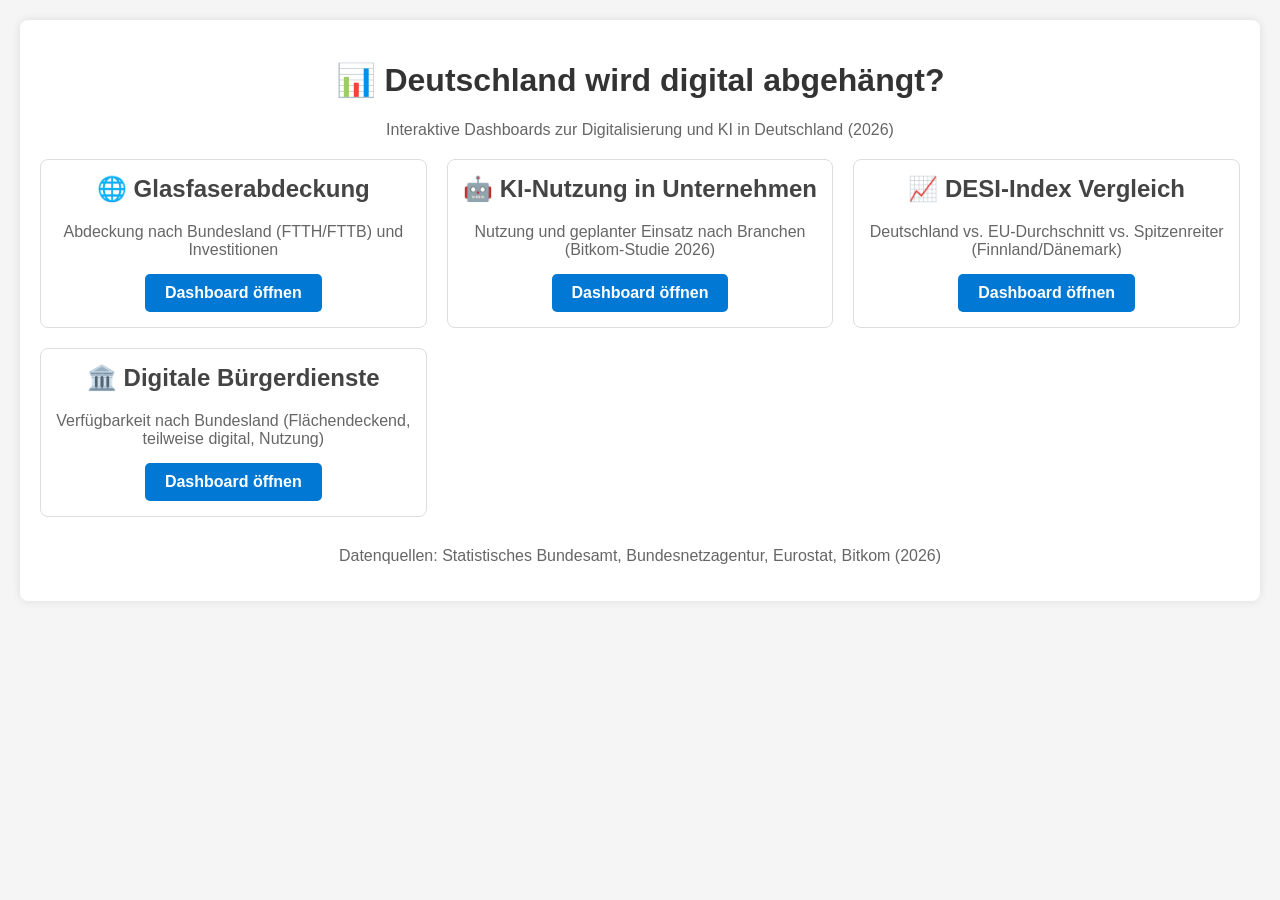
==== index.html @ 2b4f1701 "Add all HTML dashboards for GitHub Pages" ====
<!DOCTYPE html>
<html>
<head>
    <meta charset="utf-8">
    <title>Deutschland wird digital abgehängt? - Dashboard</title>
    <style>
        body {
            font-family: Arial, sans-serif;
            margin: 0;
            padding: 20px;
            background-color: #f5f5f5;
        }
        h1 {
            color: #333;
            text-align: center;
        }
        .container {
            max-width: 1200px;
            margin: 0 auto;
            background: white;
            padding: 20px;
            border-radius: 8px;
            box-shadow: 0 0 10px rgba(0,0,0,0.1);
        }
        .dashboard-grid {
            display: grid;
            grid-template-columns: repeat(auto-fit, minmax(300px, 1fr));
            gap: 20px;
            margin-top: 20px;
        }
        .dashboard-card {
            background: white;
            border: 1px solid #ddd;
            border-radius: 8px;
            padding: 15px;
            text-align: center;
            transition: transform 0.2s;
        }
        .dashboard-card:hover {
            transform: translateY(-5px);
            box-shadow: 0 5px 15px rgba(0,0,0,0.1);
        }
        .dashboard-card h2 {
            margin-top: 0;
            color: #444;
        }
        .dashboard-card p {
            color: #666;
            margin-bottom: 15px;
        }
        .dashboard-card a {
            display: inline-block;
            background: #0078d4;
            color: white;
            padding: 10px 20px;
            text-decoration: none;
            border-radius: 5px;
            font-weight: bold;
        }
        .dashboard-card a:hover {
            background: #005a9e;
        }
        footer {
            text-align: center;
            margin-top: 30px;
            color: #666;
        }
    </style>
</head>
<body>
    <div class="container">
        <h1>📊 Deutschland wird digital abgehängt?</h1>
        <p style="text-align: center; color: #666;">Interaktive Dashboards zur Digitalisierung und KI in Deutschland (2026)</p>
        
        <div class="dashboard-grid">
            <div class="dashboard-card">
                <h2>🌐 Glasfaserabdeckung</h2>
                <p>Abdeckung nach Bundesland (FTTH/FTTB) und Investitionen</p>
                <a href="dashboards/glasfaser_karte.html">Dashboard öffnen</a>
            </div>
            
            <div class="dashboard-card">
                <h2>🤖 KI-Nutzung in Unternehmen</h2>
                <p>Nutzung und geplanter Einsatz nach Branchen (Bitkom-Studie 2026)</p>
                <a href="dashboards/ki_nutzung.html">Dashboard öffnen</a>
            </div>
            
            <div class="dashboard-card">
                <h2>📈 DESI-Index Vergleich</h2>
                <p>Deutschland vs. EU-Durchschnitt vs. Spitzenreiter (Finnland/Dänemark)</p>
                <a href="dashboards/desi_index.html">Dashboard öffnen</a>
            </div>
            
            <div class="dashboard-card">
                <h2>🏛️ Digitale Bürgerdienste</h2>
                <p>Verfügbarkeit nach Bundesland (Flächendeckend, teilweise digital, Nutzung)</p>
                <a href="dashboards/digitale_buergerdienste.html">Dashboard öffnen</a>
            </div>
        </div>
        
        <footer>
            <p>Datenquellen: Statistisches Bundesamt, Bundesnetzagentur, Eurostat, Bitkom (2026)</p>
        </footer>
    </div>
</body>
</html>
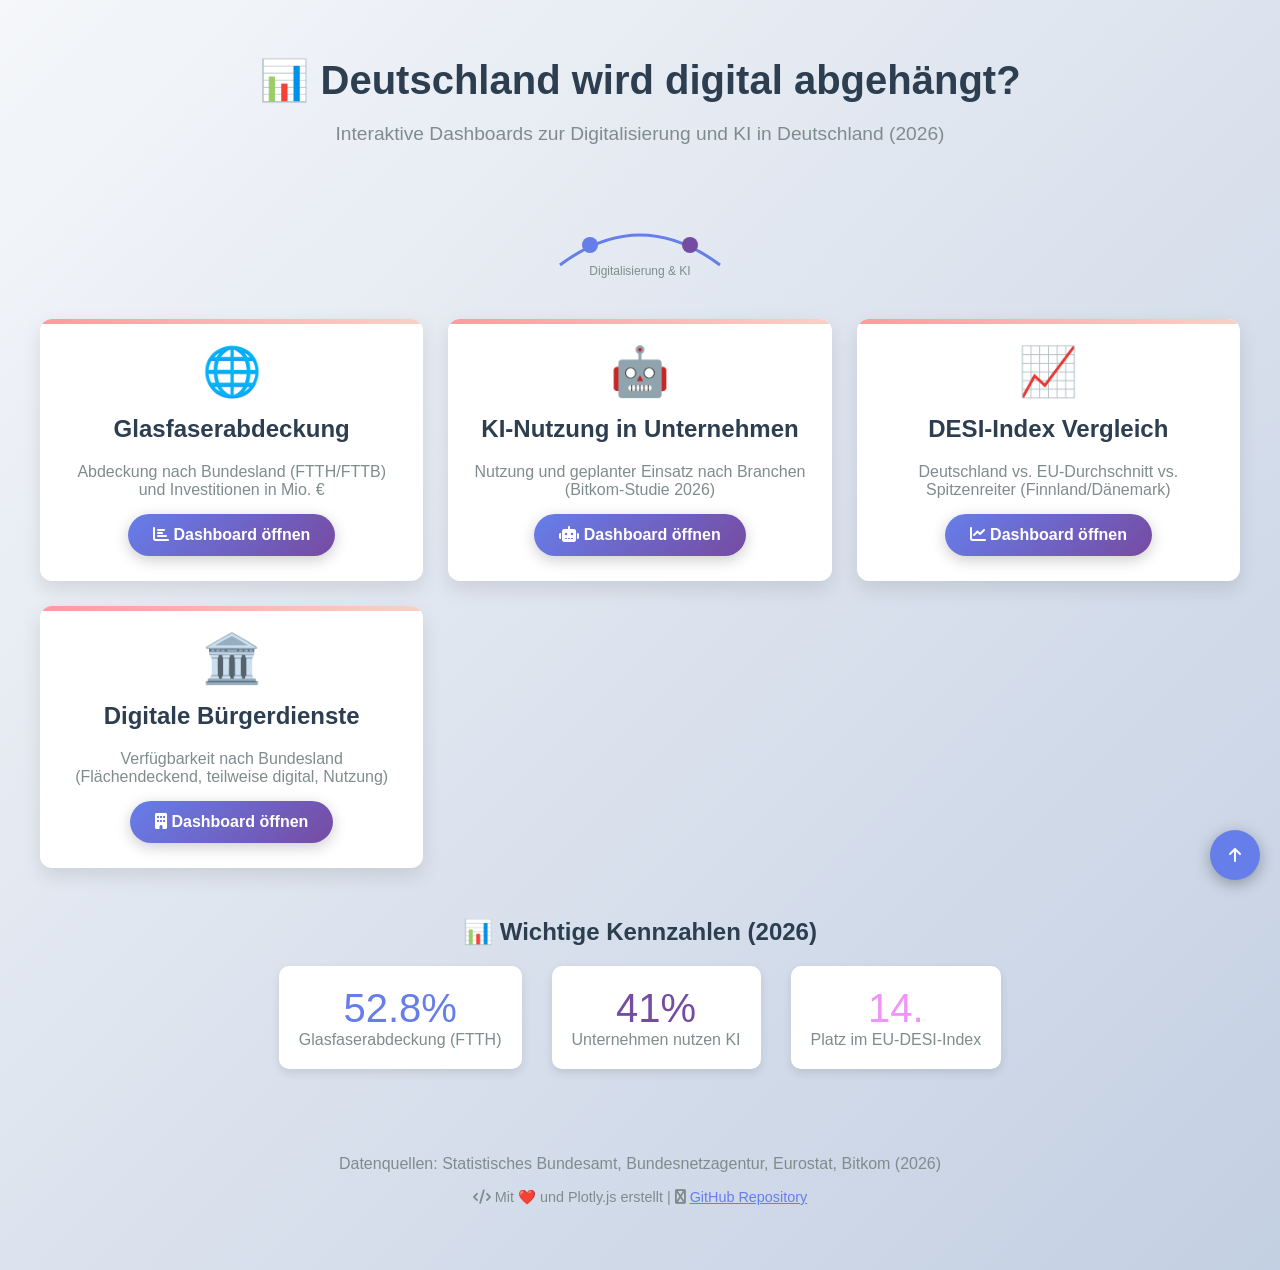
==== commit 81bac0f8: "Update index.html with animations, icons, and statistics" ====
--- a/index.html
+++ b/index.html
@@ -1,106 +1,98 @@
 <!DOCTYPE html>
-<html>
+<html lang="de">
 <head>
     <meta charset="utf-8">
+    <meta name="viewport" content="width=device-width, initial-scale=1.0">
     <title>Deutschland wird digital abgehängt? - Dashboard</title>
-    <style>
-        body {
-            font-family: Arial, sans-serif;
-            margin: 0;
-            padding: 20px;
-            background-color: #f5f5f5;
-        }
-        h1 {
-            color: #333;
-            text-align: center;
-        }
-        .container {
-            max-width: 1200px;
-            margin: 0 auto;
-            background: white;
-            padding: 20px;
-            border-radius: 8px;
-            box-shadow: 0 0 10px rgba(0,0,0,0.1);
-        }
-        .dashboard-grid {
-            display: grid;
-            grid-template-columns: repeat(auto-fit, minmax(300px, 1fr));
-            gap: 20px;
-            margin-top: 20px;
-        }
-        .dashboard-card {
-            background: white;
-            border: 1px solid #ddd;
-            border-radius: 8px;
-            padding: 15px;
-            text-align: center;
-            transition: transform 0.2s;
-        }
-        .dashboard-card:hover {
-            transform: translateY(-5px);
-            box-shadow: 0 5px 15px rgba(0,0,0,0.1);
-        }
-        .dashboard-card h2 {
-            margin-top: 0;
-            color: #444;
-        }
-        .dashboard-card p {
-            color: #666;
-            margin-bottom: 15px;
-        }
-        .dashboard-card a {
-            display: inline-block;
-            background: #0078d4;
-            color: white;
-            padding: 10px 20px;
-            text-decoration: none;
-            border-radius: 5px;
-            font-weight: bold;
-        }
-        .dashboard-card a:hover {
-            background: #005a9e;
-        }
-        footer {
-            text-align: center;
-            margin-top: 30px;
-            color: #666;
-        }
-    </style>
+    <link rel="stylesheet" href="dashboards/style.css">
+    <link rel="stylesheet" href="https://cdnjs.cloudflare.com/ajax/libs/font-awesome/6.4.0/css/all.min.css">
 </head>
 <body>
     <div class="container">
         <h1>📊 Deutschland wird digital abgehängt?</h1>
-        <p style="text-align: center; color: #666;">Interaktive Dashboards zur Digitalisierung und KI in Deutschland (2026)</p>
+        <p class="subtitle">Interaktive Dashboards zur Digitalisierung und KI in Deutschland (2026)</p>
+        
+        <!-- Animated SVG Header -->
+        <div style="text-align: center; margin: 20px 0;">
+            <svg width="200" height="100" viewBox="0 0 200 100" style="animation: fadeIn 2s ease-out;">
+                <path d="M20,80 Q100,20 180,80" stroke="#667eea" stroke-width="3" fill="none" />
+                <circle cx="50" cy="60" r="8" fill="#667eea" />
+                <circle cx="150" cy="60" r="8" fill="#764ba2" />
+                <text x="100" y="90" text-anchor="middle" fill="#7f8c8d" font-size="12">Digitalisierung & KI</text>
+            </svg>
+        </div>
         
         <div class="dashboard-grid">
             <div class="dashboard-card">
-                <h2>🌐 Glasfaserabdeckung</h2>
-                <p>Abdeckung nach Bundesland (FTTH/FTTB) und Investitionen</p>
-                <a href="dashboards/glasfaser_karte.html">Dashboard öffnen</a>
+                <div class="icon">🌐</div>
+                <h2>Glasfaserabdeckung</h2>
+                <p>Abdeckung nach Bundesland (FTTH/FTTB) und Investitionen in Mio. €</p>
+                <a href="dashboards/glasfaser_karte.html">
+                    <i class="fas fa-chart-bar"></i> Dashboard öffnen
+                </a>
             </div>
             
             <div class="dashboard-card">
-                <h2>🤖 KI-Nutzung in Unternehmen</h2>
+                <div class="icon">🤖</div>
+                <h2>KI-Nutzung in Unternehmen</h2>
                 <p>Nutzung und geplanter Einsatz nach Branchen (Bitkom-Studie 2026)</p>
-                <a href="dashboards/ki_nutzung.html">Dashboard öffnen</a>
+                <a href="dashboards/ki_nutzung.html">
+                    <i class="fas fa-robot"></i> Dashboard öffnen
+                </a>
             </div>
             
             <div class="dashboard-card">
-                <h2>📈 DESI-Index Vergleich</h2>
+                <div class="icon">📈</div>
+                <h2>DESI-Index Vergleich</h2>
                 <p>Deutschland vs. EU-Durchschnitt vs. Spitzenreiter (Finnland/Dänemark)</p>
-                <a href="dashboards/desi_index.html">Dashboard öffnen</a>
+                <a href="dashboards/desi_index.html">
+                    <i class="fas fa-chart-line"></i> Dashboard öffnen
+                </a>
             </div>
             
             <div class="dashboard-card">
-                <h2>🏛️ Digitale Bürgerdienste</h2>
+                <div class="icon">🏛️</div>
+                <h2>Digitale Bürgerdienste</h2>
                 <p>Verfügbarkeit nach Bundesland (Flächendeckend, teilweise digital, Nutzung)</p>
-                <a href="dashboards/digitale_buergerdienste.html">Dashboard öffnen</a>
+                <a href="dashboards/digitale_buergerdienste.html">
+                    <i class="fas fa-building"></i> Dashboard öffnen
+                </a>
+            </div>
+        </div>
+        
+        <!-- Animated Statistics Section -->
+        <div style="margin-top: 50px; text-align: center; animation: fadeIn 3s ease-out;">
+            <h2 style="color: #2c3e50;">📊 Wichtige Kennzahlen (2026)</h2>
+            <div style="display: flex; justify-content: center; gap: 30px; flex-wrap: wrap; margin-top: 20px;">
+                <div style="background: white; padding: 20px; border-radius: 10px; box-shadow: 0 4px 10px rgba(0,0,0,0.1); animation: pulse 2s infinite;">
+                    <div style="font-size: 2.5em; color: #667eea;">52.8%</div>
+                    <div style="color: #7f8c8d;">Glasfaserabdeckung (FTTH)</div>
+                </div>
+                <div style="background: white; padding: 20px; border-radius: 10px; box-shadow: 0 4px 10px rgba(0,0,0,0.1); animation: pulse 2.5s infinite;">
+                    <div style="font-size: 2.5em; color: #764ba2;">41%</div>
+                    <div style="color: #7f8c8d;">Unternehmen nutzen KI</div>
+                </div>
+                <div style="background: white; padding: 20px; border-radius: 10px; box-shadow: 0 4px 10px rgba(0,0,0,0.1); animation: pulse 3s infinite;">
+                    <div style="font-size: 2.5em; color: #f093fb;">14.</div>
+                    <div style="color: #7f8c8d;">Platz im EU-DESI-Index</div>
+                </div>
             </div>
         </div>
         
         <footer>
             <p>Datenquellen: Statistisches Bundesamt, Bundesnetzagentur, Eurostat, Bitkom (2026)</p>
+            <p style="margin-top: 10px; font-size: 0.9em;">
+                <i class="fas fa-code"></i> Mit ❤️ und Plotly.js erstellt | 
+                <i class="fas fa-github"></i> <a href="https://github.com/rintuchowdory/deutschland-digital-projekt" style="color: #667eea;">GitHub Repository</a>
+            </p>
         </footer>
+    </div>
+    
+    <!-- Floating Animation Elements -->
+    <div style="position: fixed; bottom: 20px; right: 20px; z-index: 1000;">
+        <div style="width: 50px; height: 50px; background: #667eea; border-radius: 50%; display: flex; justify-content: center; align-items: center; box-shadow: 0 4px 15px rgba(0,0,0,0.3); animation: float 3s ease-in-out infinite;">
+            <i class="fas fa-arrow-up" style="color: white;"></i>
+        </div>
     </div>
 </body>
 </html>
--- a/dashboards/style.css
+++ b/dashboards/style.css
@@ -0,0 +1,213 @@
+/* Animations */
+@keyframes fadeIn {
+    from { opacity: 0; transform: translateY(20px); }
+    to { opacity: 1; transform: translateY(0); }
+}
+
+@keyframes pulse {
+    0% { transform: scale(1); }
+    50% { transform: scale(1.05); }
+    100% { transform: scale(1); }
+}
+
+@keyframes float {
+    0% { transform: translateY(0px); }
+    50% { transform: translateY(-10px); }
+    100% { transform: translateY(0px); }
+}
+
+/* General Styling */
+body {
+    font-family: 'Segoe UI', Tahoma, Geneva, Verdana, sans-serif;
+    margin: 0;
+    padding: 0;
+    background: linear-gradient(135deg, #f5f7fa 0%, #c3cfe2 100%);
+    color: #333;
+    overflow-x: hidden;
+}
+
+.container {
+    max-width: 1200px;
+    margin: 0 auto;
+    padding: 30px;
+    animation: fadeIn 1s ease-out;
+}
+
+/* Header */
+h1 {
+    color: #2c3e50;
+    text-align: center;
+    margin-bottom: 10px;
+    font-size: 2.5em;
+    animation: fadeIn 1.5s ease-out;
+}
+
+.subtitle {
+    text-align: center;
+    color: #7f8c8d;
+    font-size: 1.2em;
+    margin-bottom: 40px;
+    animation: fadeIn 2s ease-out;
+}
+
+/* Dashboard Grid */
+.dashboard-grid {
+    display: grid;
+    grid-template-columns: repeat(auto-fit, minmax(300px, 1fr));
+    gap: 25px;
+    margin-top: 30px;
+}
+
+/* Dashboard Cards */
+.dashboard-card {
+    background: white;
+    border-radius: 12px;
+    padding: 25px;
+    text-align: center;
+    box-shadow: 0 8px 20px rgba(0, 0, 0, 0.1);
+    transition: all 0.3s ease;
+    animation: fadeIn 2.5s ease-out;
+    border: none;
+    position: relative;
+    overflow: hidden;
+}
+
+.dashboard-card::before {
+    content: '';
+    position: absolute;
+    top: 0;
+    left: 0;
+    width: 100%;
+    height: 5px;
+    background: linear-gradient(90deg, #ff9a9e 0%, #fad0c4 99%);
+}
+
+.dashboard-card:hover {
+    transform: translateY(-10px) scale(1.02);
+    box-shadow: 0 12px 25px rgba(0, 0, 0, 0.15);
+    animation: pulse 1s ease-in-out;
+}
+
+.dashboard-card h2 {
+    margin-top: 0;
+    color: #2c3e50;
+    font-size: 1.5em;
+}
+
+.dashboard-card p {
+    color: #7f8c8d;
+    margin: 15px 0;
+    font-size: 1em;
+}
+
+.dashboard-card a {
+    display: inline-block;
+    background: linear-gradient(135deg, #667eea 0%, #764ba2 100%);
+    color: white;
+    padding: 12px 25px;
+    text-decoration: none;
+    border-radius: 30px;
+    font-weight: bold;
+    transition: all 0.3s ease;
+    box-shadow: 0 4px 15px rgba(0, 0, 0, 0.2);
+}
+
+.dashboard-card a:hover {
+    background: linear-gradient(135deg, #764ba2 0%, #667eea 100%);
+    transform: translateY(-2px);
+    box-shadow: 0 6px 20px rgba(0, 0, 0, 0.3);
+}
+
+/* Icons */
+.icon {
+    font-size: 3em;
+    margin-bottom: 15px;
+    animation: float 3s ease-in-out infinite;
+}
+
+/* Footer */
+footer {
+    text-align: center;
+    margin-top: 50px;
+    color: #7f8c8d;
+    padding: 20px;
+    animation: fadeIn 3s ease-out;
+}
+
+/* Responsive */
+@media (max-width: 768px) {
+    .dashboard-grid {
+        grid-template-columns: 1fr;
+    }
+    
+    h1 {
+        font-size: 2em;
+    }
+    
+    .subtitle {
+        font-size: 1em;
+    }
+}
+
+/* Loading Animation */
+.loading {
+    display: inline-block;
+    width: 20px;
+    height: 20px;
+    border: 3px solid rgba(255,255,255,.3);
+    border-radius: 50%;
+    border-top-color: #fff;
+    animation: spin 1s ease-in-out infinite;
+}
+
+@keyframes spin {
+    to { transform: rotate(360deg); }
+}
+
+/* Tooltip */
+.tooltip {
+    position: relative;
+    display: inline-block;
+}
+
+.tooltip .tooltiptext {
+    visibility: hidden;
+    width: 200px;
+    background-color: #555;
+    color: #fff;
+    text-align: center;
+    border-radius: 6px;
+    padding: 8px;
+    position: absolute;
+    z-index: 1;
+    bottom: 125%;
+    left: 50%;
+    margin-left: -100px;
+    opacity: 0;
+    transition: opacity 0.3s;
+}
+
+.tooltip:hover .tooltiptext {
+    visibility: visible;
+    opacity: 1;
+}
+
+/* Background Animation */
+body::after {
+    content: '';
+    position: fixed;
+    top: 0;
+    left: 0;
+    width: 100%;
+    height: 100%;
+    background: url('data:image/svg+xml;utf8,<svg xmlns="http://www.w3.org/2000/svg" width="100" height="100" viewBox="0 0 100 100"><circle cx="50" cy="50" r="1" fill="%23667eea" opacity="0.1"/></svg>');
+    background-size: 20px 20px;
+    pointer-events: none;
+    z-index: -1;
+    animation: bgMove 20s linear infinite;
+}
+
+@keyframes bgMove {
+    from { background-position: 0 0; }
+    to { background-position: 20px 20px; }
+}
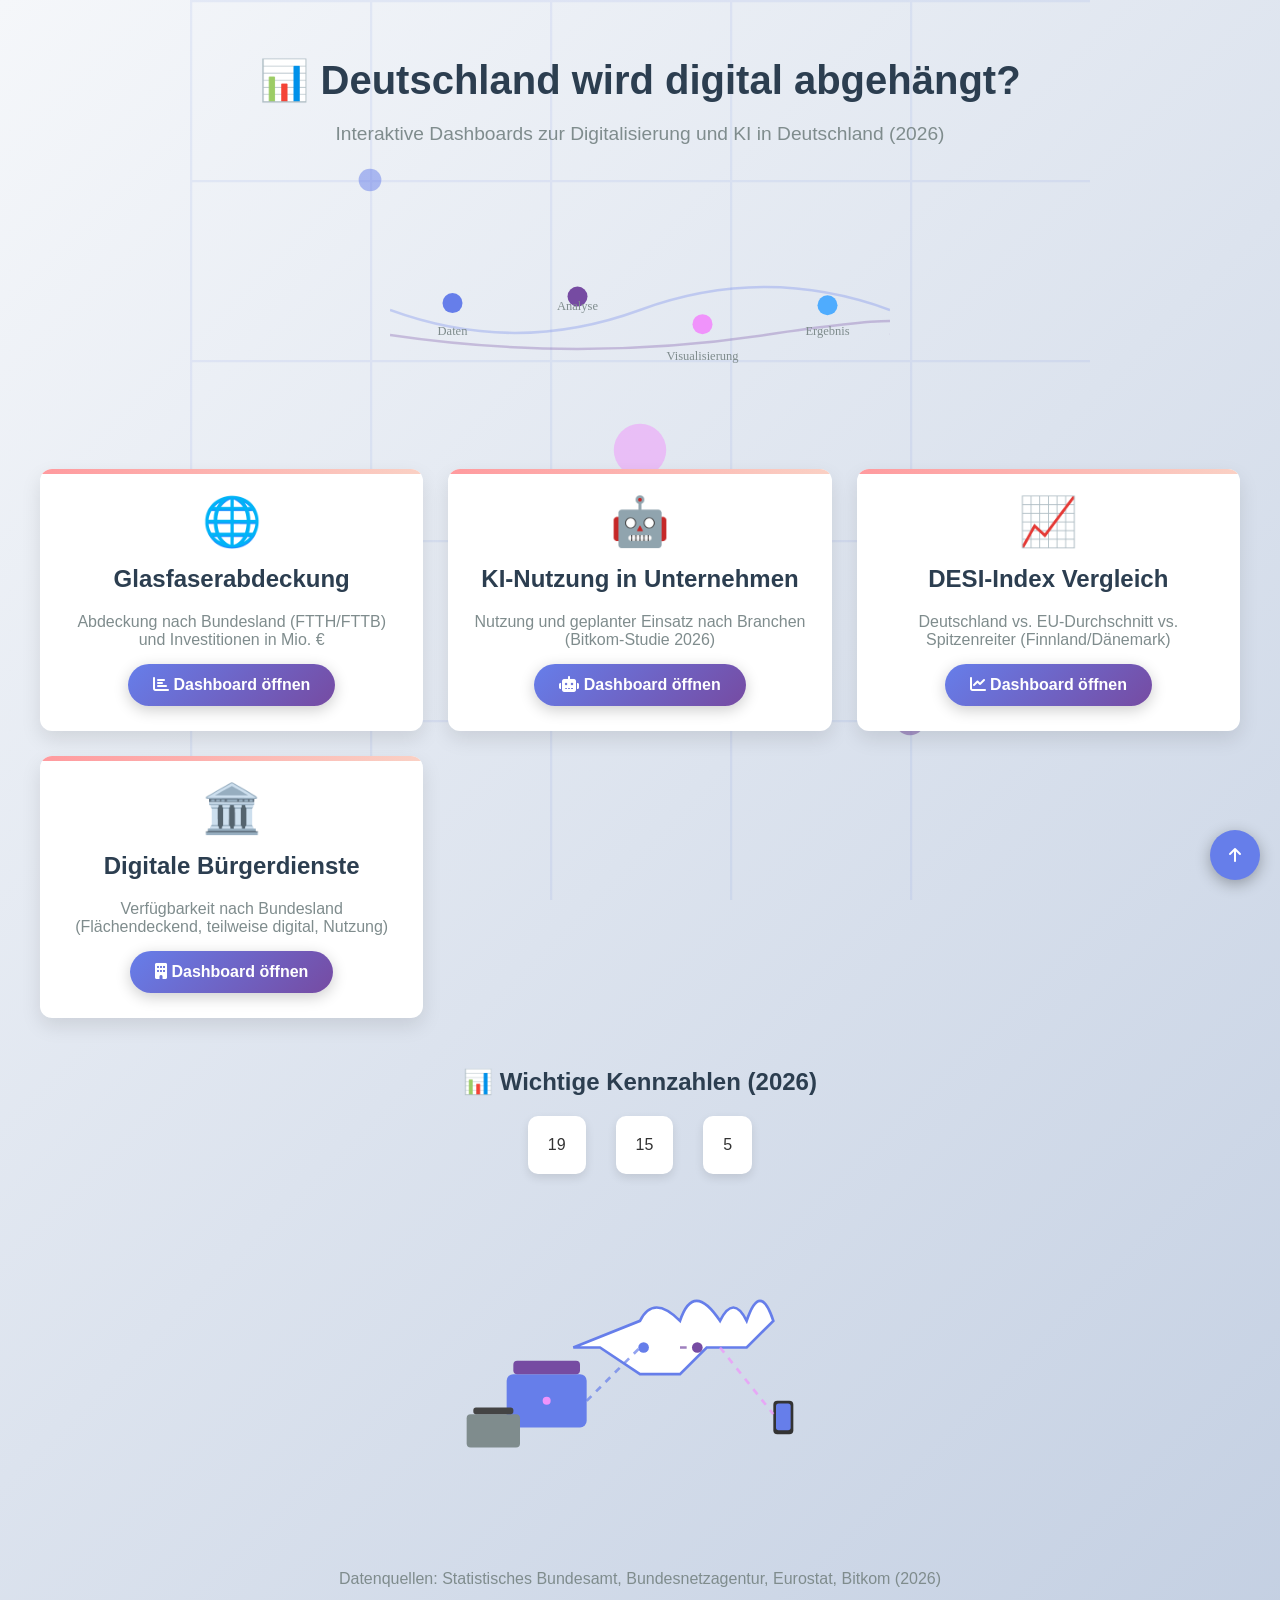
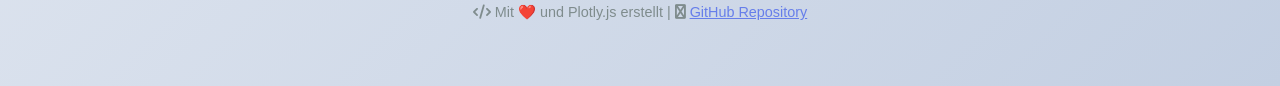
==== commit 8a04b02c: "Final update: Add all animations, SVGs, and interactivity to index.html" ====
--- a/index.html
+++ b/index.html
@@ -6,20 +6,21 @@
     <title>Deutschland wird digital abgehängt? - Dashboard</title>
     <link rel="stylesheet" href="dashboards/style.css">
     <link rel="stylesheet" href="https://cdnjs.cloudflare.com/ajax/libs/font-awesome/6.4.0/css/all.min.css">
+    <script src="dashboards/script.js" defer></script>
 </head>
 <body>
+    <!-- Animated Background Pattern -->
+    <div style="position: fixed; top: 0; left: 0; width: 100%; height: 100%; z-index: -2; pointer-events: none;">
+        <object type="image/svg+xml" data="dashboards/background-pattern.svg" style="width: 100%; height: 100%;"></object>
+    </div>
+    
     <div class="container">
         <h1>📊 Deutschland wird digital abgehängt?</h1>
         <p class="subtitle">Interaktive Dashboards zur Digitalisierung und KI in Deutschland (2026)</p>
         
         <!-- Animated SVG Header -->
         <div style="text-align: center; margin: 20px 0;">
-            <svg width="200" height="100" viewBox="0 0 200 100" style="animation: fadeIn 2s ease-out;">
-                <path d="M20,80 Q100,20 180,80" stroke="#667eea" stroke-width="3" fill="none" />
-                <circle cx="50" cy="60" r="8" fill="#667eea" />
-                <circle cx="150" cy="60" r="8" fill="#764ba2" />
-                <text x="100" y="90" text-anchor="middle" fill="#7f8c8d" font-size="12">Digitalisierung & KI</text>
-            </svg>
+            <object type="image/svg+xml" data="dashboards/data-flow.svg" style="width: 100%; max-width: 500px; animation: fadeIn 2s ease-out;"></object>
         </div>
         
         <div class="dashboard-grid">
@@ -64,19 +65,24 @@
         <div style="margin-top: 50px; text-align: center; animation: fadeIn 3s ease-out;">
             <h2 style="color: #2c3e50;">📊 Wichtige Kennzahlen (2026)</h2>
             <div style="display: flex; justify-content: center; gap: 30px; flex-wrap: wrap; margin-top: 20px;">
-                <div style="background: white; padding: 20px; border-radius: 10px; box-shadow: 0 4px 10px rgba(0,0,0,0.1); animation: pulse 2s infinite;">
-                    <div style="font-size: 2.5em; color: #667eea;">52.8%</div>
+                <div class="stat-card" data-value="52.8" style="background: white; padding: 20px; border-radius: 10px; box-shadow: 0 4px 10px rgba(0,0,0,0.1);">
+                    <div style="font-size: 2.5em; color: #667eea;">0%</div>
                     <div style="color: #7f8c8d;">Glasfaserabdeckung (FTTH)</div>
                 </div>
-                <div style="background: white; padding: 20px; border-radius: 10px; box-shadow: 0 4px 10px rgba(0,0,0,0.1); animation: pulse 2.5s infinite;">
-                    <div style="font-size: 2.5em; color: #764ba2;">41%</div>
+                <div class="stat-card" data-value="41" style="background: white; padding: 20px; border-radius: 10px; box-shadow: 0 4px 10px rgba(0,0,0,0.1);">
+                    <div style="font-size: 2.5em; color: #764ba2;">0%</div>
                     <div style="color: #7f8c8d;">Unternehmen nutzen KI</div>
                 </div>
-                <div style="background: white; padding: 20px; border-radius: 10px; box-shadow: 0 4px 10px rgba(0,0,0,0.1); animation: pulse 3s infinite;">
-                    <div style="font-size: 2.5em; color: #f093fb;">14.</div>
+                <div class="stat-card" data-value="14" style="background: white; padding: 20px; border-radius: 10px; box-shadow: 0 4px 10px rgba(0,0,0,0.1);">
+                    <div style="font-size: 2.5em; color: #f093fb;">0.</div>
                     <div style="color: #7f8c8d;">Platz im EU-DESI-Index</div>
                 </div>
             </div>
+        </div>
+        
+        <!-- Tech Illustration -->
+        <div style="text-align: center; margin: 40px 0; animation: fadeIn 3.5s ease-out;">
+            <object type="image/svg+xml" data="dashboards/tech-illustration.svg" style="width: 100%; max-width: 400px;"></object>
         </div>
         
         <footer>
@@ -94,5 +100,10 @@
             <i class="fas fa-arrow-up" style="color: white;"></i>
         </div>
     </div>
+    
+    <!-- Loading Animation (hidden by default) -->
+    <div id="loading" style="display: none; position: fixed; top: 50%; left: 50%; transform: translate(-50%, -50%); z-index: 10000;">
+        <object type="image/svg+xml" data="dashboards/loading.svg" style="width: 100px; height: 100px;"></object>
+    </div>
 </body>
 </html>
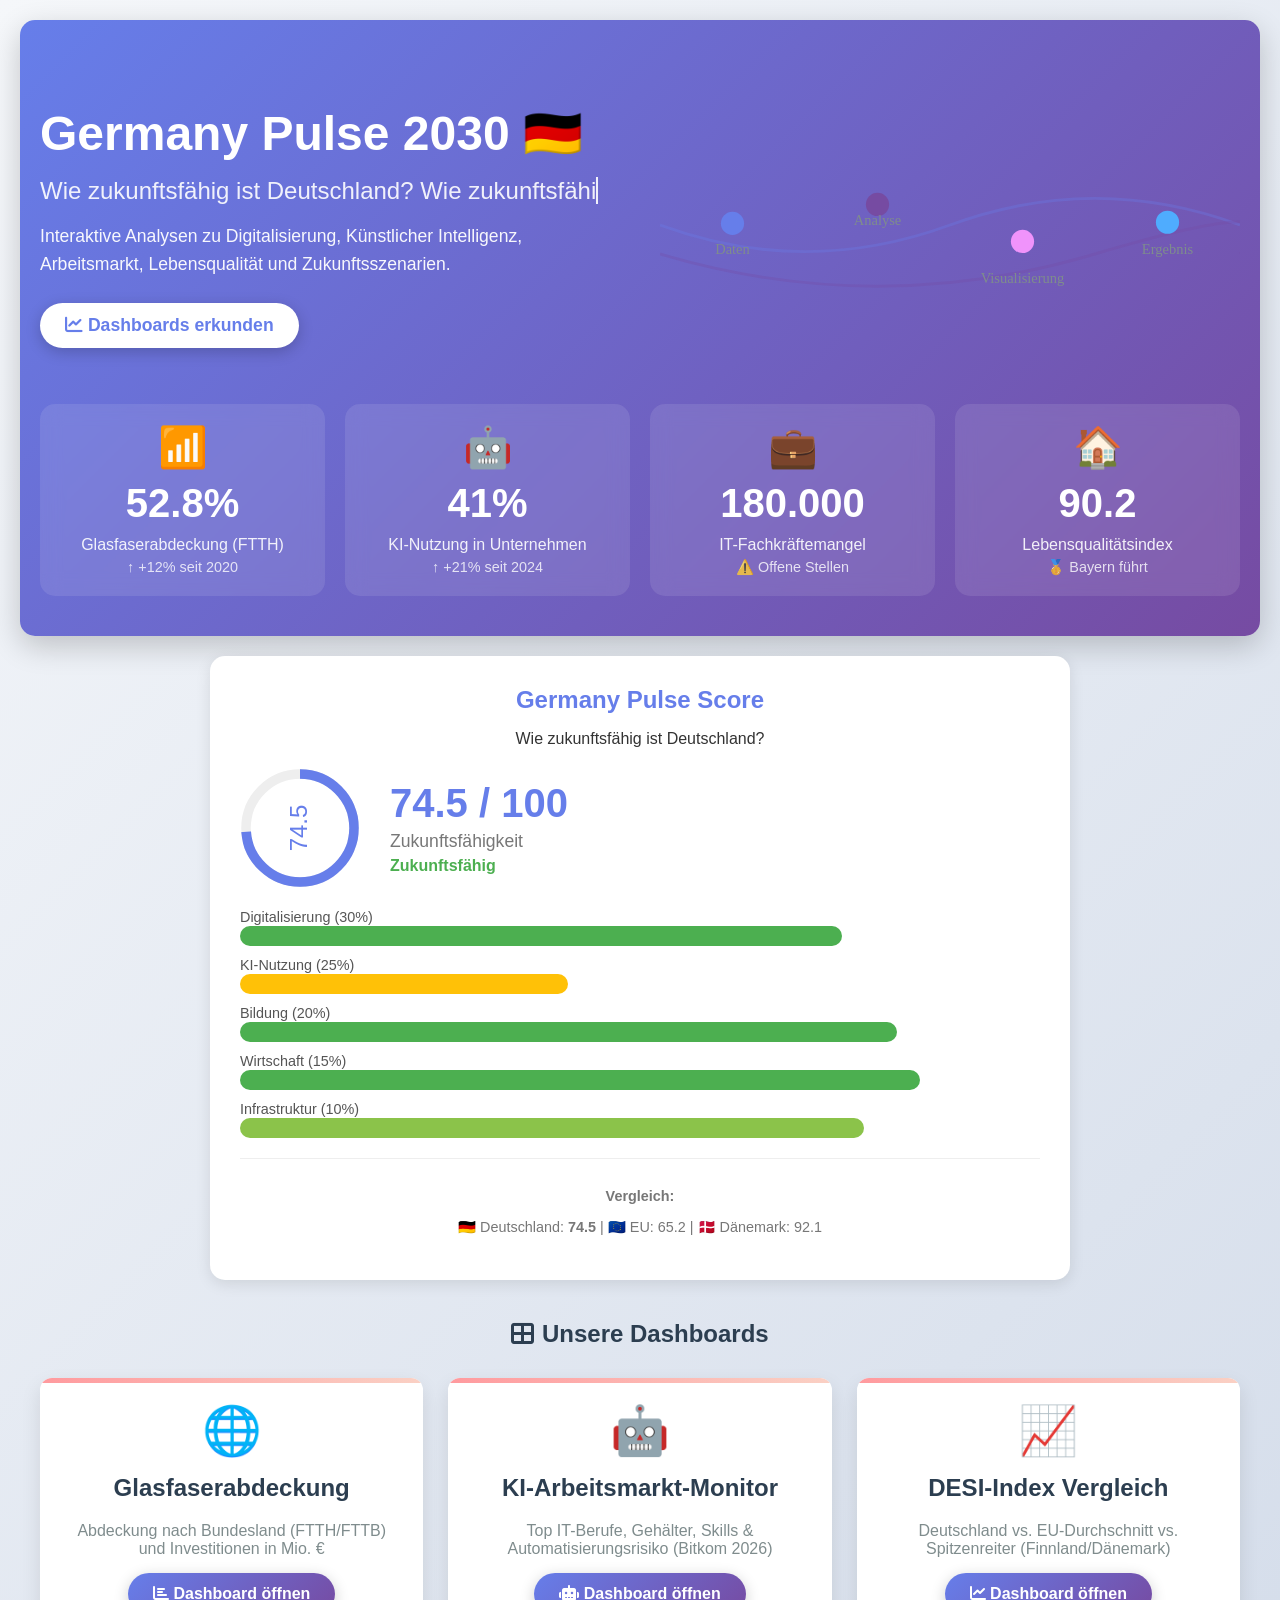
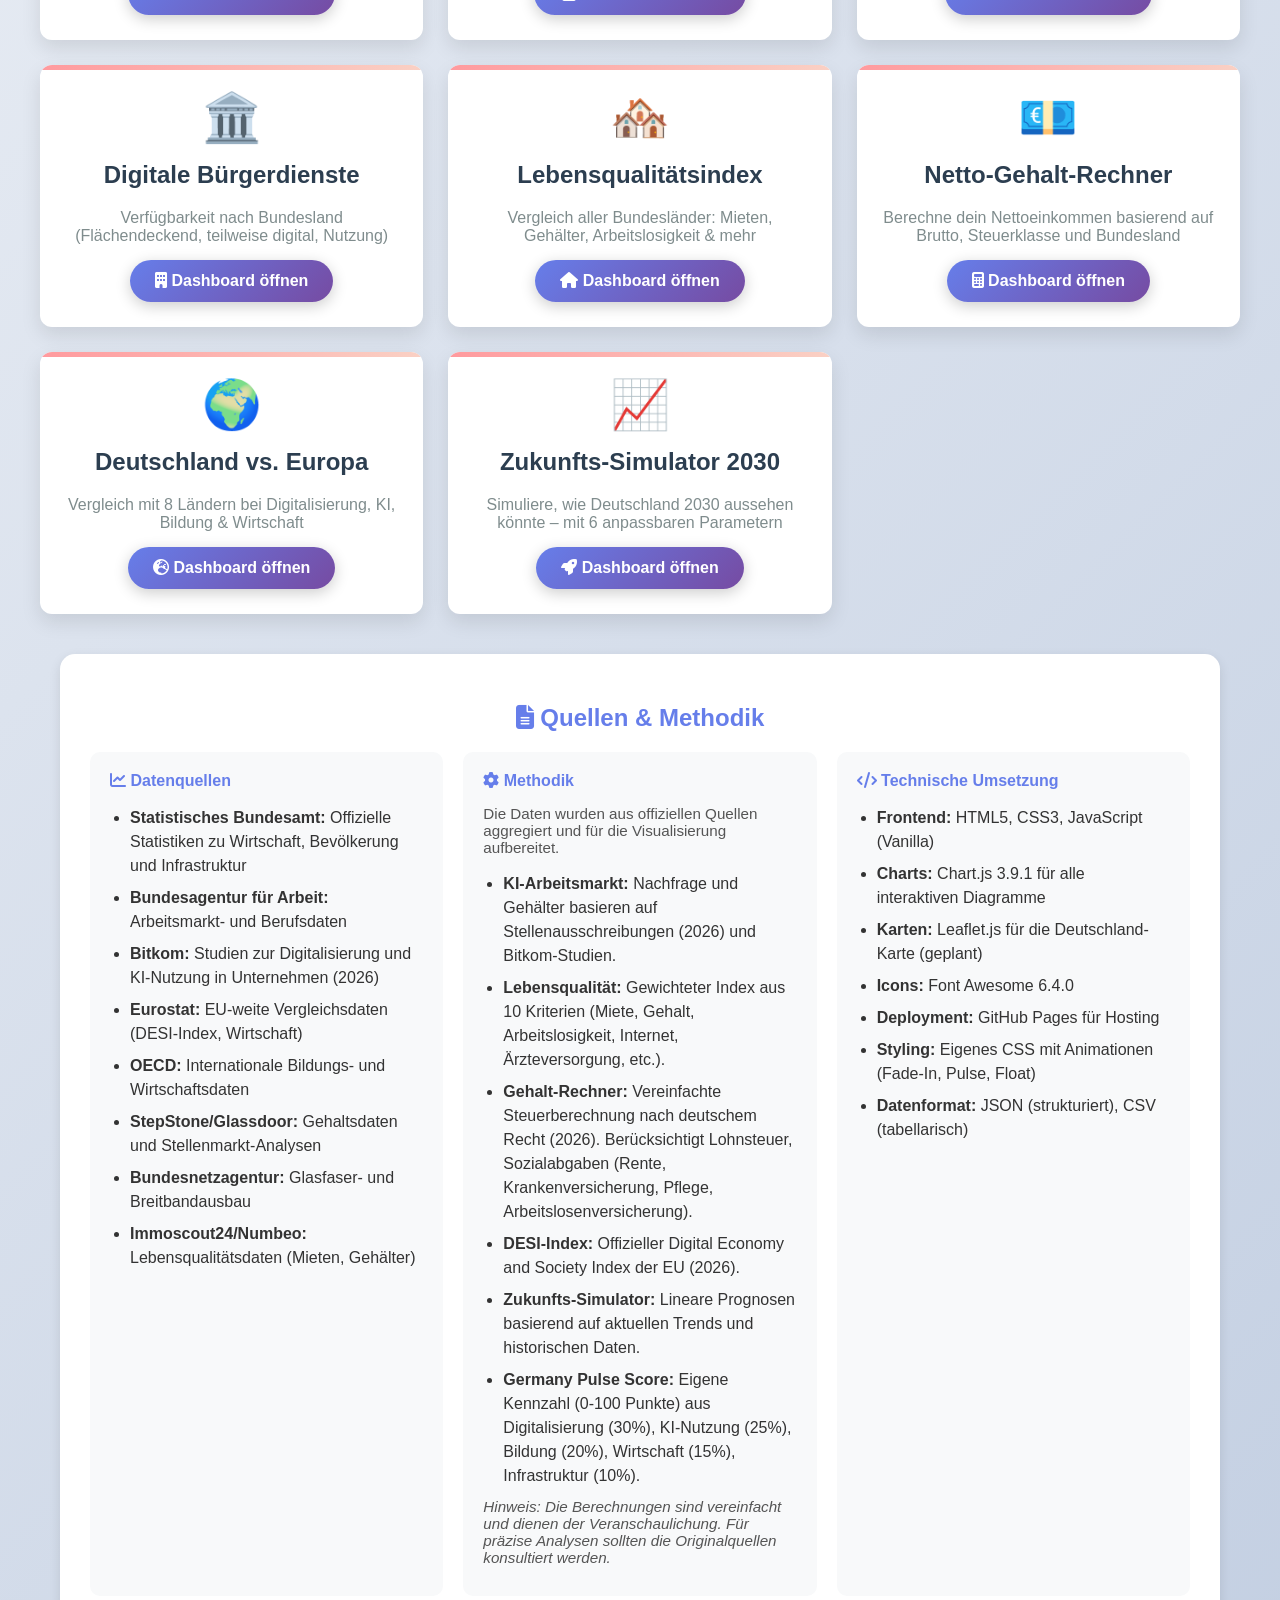
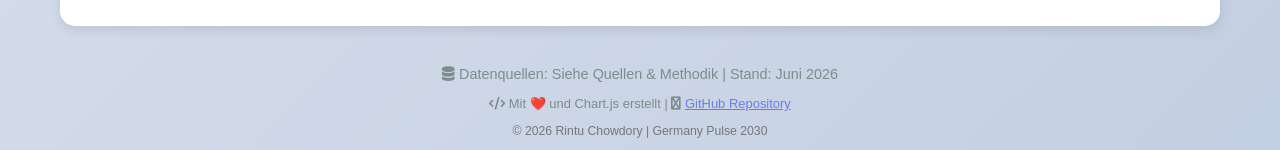
==== commit 46fd0c1b: "Add Hero Section + Key Metrics + Germany Pulse Score + KI-Berufsradar + Sources to all dashboards" ====
--- a/index.html
+++ b/index.html
@@ -1,109 +1,294 @@
 <!DOCTYPE html>
 <html lang="de">
 <head>
-    <meta charset="utf-8">
+    <meta charset="UTF-8">
     <meta name="viewport" content="width=device-width, initial-scale=1.0">
-    <title>Deutschland wird digital abgehängt? - Dashboard</title>
+    <title>Germany Pulse 2030 🇩🇪 | Wie zukunftsfähig ist Deutschland?</title>
     <link rel="stylesheet" href="dashboards/style.css">
     <link rel="stylesheet" href="https://cdnjs.cloudflare.com/ajax/libs/font-awesome/6.4.0/css/all.min.css">
     <script src="dashboards/script.js" defer></script>
 </head>
 <body>
-    <!-- Animated Background Pattern -->
-    <div style="position: fixed; top: 0; left: 0; width: 100%; height: 100%; z-index: -2; pointer-events: none;">
-        <object type="image/svg+xml" data="dashboards/background-pattern.svg" style="width: 100%; height: 100%;"></object>
-    </div>
-    
-    <div class="container">
-        <h1>📊 Deutschland wird digital abgehängt?</h1>
-        <p class="subtitle">Interaktive Dashboards zur Digitalisierung und KI in Deutschland (2026)</p>
-        
-        <!-- Animated SVG Header -->
-        <div style="text-align: center; margin: 20px 0;">
-            <object type="image/svg+xml" data="dashboards/data-flow.svg" style="width: 100%; max-width: 500px; animation: fadeIn 2s ease-out;"></object>
+    <!-- Hero Section -->
+    <header class="hero">
+        <div class="hero-content">
+            <div class="hero-text">
+                <h1>Germany Pulse 2030 🇩🇪</h1>
+                <p class="hero-subtitle">
+                    Wie zukunftsfähig ist Deutschland?
+                    <span class="typing-text"></span>
+                </p>
+                <p class="hero-description">
+                    Interaktive Analysen zu Digitalisierung, Künstlicher Intelligenz, Arbeitsmarkt,
+                    Lebensqualität und Zukunftsszenarien.
+                </p>
+                <a href="#dashboards" class="cta-button">
+                    <i class="fas fa-chart-line"></i> Dashboards erkunden
+                </a>
+            </div>
+            <div class="hero-illustration">
+                <object type="image/svg+xml" data="dashboards/data-flow.svg" style="width: 100%;"></object>
+            </div>
         </div>
         
-        <div class="dashboard-grid">
-            <div class="dashboard-card">
-                <div class="icon">🌐</div>
-                <h2>Glasfaserabdeckung</h2>
-                <p>Abdeckung nach Bundesland (FTTH/FTTB) und Investitionen in Mio. €</p>
-                <a href="dashboards/glasfaser_karte.html">
-                    <i class="fas fa-chart-bar"></i> Dashboard öffnen
-                </a>
-            </div>
-            
-            <div class="dashboard-card">
-                <div class="icon">🤖</div>
-                <h2>KI-Nutzung in Unternehmen</h2>
-                <p>Nutzung und geplanter Einsatz nach Branchen (Bitkom-Studie 2026)</p>
-                <a href="dashboards/ki_nutzung.html">
-                    <i class="fas fa-robot"></i> Dashboard öffnen
-                </a>
-            </div>
-            
-            <div class="dashboard-card">
-                <div class="icon">📈</div>
-                <h2>DESI-Index Vergleich</h2>
-                <p>Deutschland vs. EU-Durchschnitt vs. Spitzenreiter (Finnland/Dänemark)</p>
-                <a href="dashboards/desi_index.html">
-                    <i class="fas fa-chart-line"></i> Dashboard öffnen
-                </a>
-            </div>
-            
-            <div class="dashboard-card">
-                <div class="icon">🏛️</div>
-                <h2>Digitale Bürgerdienste</h2>
-                <p>Verfügbarkeit nach Bundesland (Flächendeckend, teilweise digital, Nutzung)</p>
-                <a href="dashboards/digitale_buergerdienste.html">
-                    <i class="fas fa-building"></i> Dashboard öffnen
-                </a>
+        <!-- Key Metrics Cards -->
+        <div class="metrics-grid">
+            <div class="metric-card">
+                <div class="metric-icon">📶</div>
+                <div class="metric-value">52.8%</div>
+                <div class="metric-label">Glasfaserabdeckung (FTTH)</div>
+                <div class="metric-trend">↑ +12% seit 2020</div>
+            </div>
+            <div class="metric-card">
+                <div class="metric-icon">🤖</div>
+                <div class="metric-value">41%</div>
+                <div class="metric-label">KI-Nutzung in Unternehmen</div>
+                <div class="metric-trend">↑ +21% seit 2024</div>
+            </div>
+            <div class="metric-card">
+                <div class="metric-icon">💼</div>
+                <div class="metric-value">180.000</div>
+                <div class="metric-label">IT-Fachkräftemangel</div>
+                <div class="metric-trend">⚠️ Offene Stellen</div>
+            </div>
+            <div class="metric-card">
+                <div class="metric-icon">🏠</div>
+                <div class="metric-value">90.2</div>
+                <div class="metric-label">Lebensqualitätsindex</div>
+                <div class="metric-trend">🥇 Bayern führt</div>
             </div>
         </div>
-        
-        <!-- Animated Statistics Section -->
-        <div style="margin-top: 50px; text-align: center; animation: fadeIn 3s ease-out;">
-            <h2 style="color: #2c3e50;">📊 Wichtige Kennzahlen (2026)</h2>
-            <div style="display: flex; justify-content: center; gap: 30px; flex-wrap: wrap; margin-top: 20px;">
-                <div class="stat-card" data-value="52.8" style="background: white; padding: 20px; border-radius: 10px; box-shadow: 0 4px 10px rgba(0,0,0,0.1);">
-                    <div style="font-size: 2.5em; color: #667eea;">0%</div>
-                    <div style="color: #7f8c8d;">Glasfaserabdeckung (FTTH)</div>
-                </div>
-                <div class="stat-card" data-value="41" style="background: white; padding: 20px; border-radius: 10px; box-shadow: 0 4px 10px rgba(0,0,0,0.1);">
-                    <div style="font-size: 2.5em; color: #764ba2;">0%</div>
-                    <div style="color: #7f8c8d;">Unternehmen nutzen KI</div>
-                </div>
-                <div class="stat-card" data-value="14" style="background: white; padding: 20px; border-radius: 10px; box-shadow: 0 4px 10px rgba(0,0,0,0.1);">
-                    <div style="font-size: 2.5em; color: #f093fb;">0.</div>
-                    <div style="color: #7f8c8d;">Platz im EU-DESI-Index</div>
-                </div>
-            </div>
-        </div>
-        
-        <!-- Tech Illustration -->
-        <div style="text-align: center; margin: 40px 0; animation: fadeIn 3.5s ease-out;">
-            <object type="image/svg+xml" data="dashboards/tech-illustration.svg" style="width: 100%; max-width: 400px;"></object>
-        </div>
-        
+    </header>
+
+    <!-- Germany Pulse Score -->
+    <div class="container">
+        <section class="pulse-score-card">
+            <div class="pulse-score-header">
+                <h2>Germany Pulse Score</h2>
+                <p>Wie zukunftsfähig ist Deutschland?</p>
+            </div>
+            <div class="pulse-score-main">
+                <div class="score-circle">
+                    <svg viewBox="0 0 100 100" style="transform: rotate(-90deg);">
+                        <circle cx="50" cy="50" r="45" stroke="#eee" stroke-width="8" fill="none" />
+                        <circle cx="50" cy="50" r="45" stroke="#667eea" stroke-width="8" fill="none"
+                                stroke-dasharray="283" stroke-dashoffset="74.5"
+                                style="transition: stroke-dashoffset 1s ease-in-out;" />
+                        <text x="50" y="50" text-anchor="middle" dy="0.3em" font-size="20" fill="#667eea">74.5</text>
+                    </svg>
+                </div>
+                <div class="score-details">
+                    <div class="score-value">74.5 / 100</div>
+                    <div class="score-label">Zukunftsfähigkeit</div>
+                    <div class="score-interpretation">Zukunftsfähig</div>
+                </div>
+            </div>
+            <div class="pulse-score-breakdown">
+                <div class="breakdown-item">
+                    <span class="breakdown-label">Digitalisierung (30%)</span>
+                    <div class="breakdown-bar" style="width: 75.2%; background: #4CAF50;"></div>
+                </div>
+                <div class="breakdown-item">
+                    <span class="breakdown-label">KI-Nutzung (25%)</span>
+                    <div class="breakdown-bar" style="width: 41%; background: #FFC107;"></div>
+                </div>
+                <div class="breakdown-item">
+                    <span class="breakdown-label">Bildung (20%)</span>
+                    <div class="breakdown-bar" style="width: 82.1%; background: #4CAF50;"></div>
+                </div>
+                <div class="breakdown-item">
+                    <span class="breakdown-label">Wirtschaft (15%)</span>
+                    <div class="breakdown-bar" style="width: 85%; background: #4CAF50;"></div>
+                </div>
+                <div class="breakdown-item">
+                    <span class="breakdown-label">Infrastruktur (10%)</span>
+                    <div class="breakdown-bar" style="width: 78%; background: #8BC34A;"></div>
+                </div>
+            </div>
+            <div class="pulse-score-comparison">
+                <p><strong>Vergleich:</strong></p>
+                <p>🇩🇪 Deutschland: <strong>74.5</strong> | 🇪🇺 EU: 65.2 | 🇩🇰 Dänemark: 92.1</p>
+            </div>
+        </section>
+
+        <!-- Dashboards Grid -->
+        <section id="dashboards" style="margin-top: 40px;">
+            <h2 style="text-align: center; color: #2c3e50; margin-bottom: 30px;">
+                <i class="fas fa-th-large"></i> Unsere Dashboards
+            </h2>
+            <div class="dashboard-grid">
+                <div class="dashboard-card">
+                    <div class="icon">🌐</div>
+                    <h2>Glasfaserabdeckung</h2>
+                    <p>Abdeckung nach Bundesland (FTTH/FTTB) und Investitionen in Mio. €</p>
+                    <a href="dashboards/glasfaser_karte.html">
+                        <i class="fas fa-chart-bar"></i> Dashboard öffnen
+                    </a>
+                </div>
+                
+                <div class="dashboard-card">
+                    <div class="icon">🤖</div>
+                    <h2>KI-Arbeitsmarkt-Monitor</h2>
+                    <p>Top IT-Berufe, Gehälter, Skills & Automatisierungsrisiko (Bitkom 2026)</p>
+                    <a href="dashboards/ki_arbeitsmarkt.html">
+                        <i class="fas fa-robot"></i> Dashboard öffnen
+                    </a>
+                </div>
+                
+                <div class="dashboard-card">
+                    <div class="icon">📈</div>
+                    <h2>DESI-Index Vergleich</h2>
+                    <p>Deutschland vs. EU-Durchschnitt vs. Spitzenreiter (Finnland/Dänemark)</p>
+                    <a href="dashboards/desi_index.html">
+                        <i class="fas fa-chart-line"></i> Dashboard öffnen
+                    </a>
+                </div>
+                
+                <div class="dashboard-card">
+                    <div class="icon">🏛️</div>
+                    <h2>Digitale Bürgerdienste</h2>
+                    <p>Verfügbarkeit nach Bundesland (Flächendeckend, teilweise digital, Nutzung)</p>
+                    <a href="dashboards/digitale_buergerdienste.html">
+                        <i class="fas fa-building"></i> Dashboard öffnen
+                    </a>
+                </div>
+                
+                <div class="dashboard-card">
+                    <div class="icon">🏘️</div>
+                    <h2>Lebensqualitätsindex</h2>
+                    <p>Vergleich aller Bundesländer: Mieten, Gehälter, Arbeitslosigkeit & mehr</p>
+                    <a href="dashboards/lebensqualitaet.html">
+                        <i class="fas fa-home"></i> Dashboard öffnen
+                    </a>
+                </div>
+                
+                <div class="dashboard-card">
+                    <div class="icon">💶</div>
+                    <h2>Netto-Gehalt-Rechner</h2>
+                    <p>Berechne dein Nettoeinkommen basierend auf Brutto, Steuerklasse und Bundesland</p>
+                    <a href="dashboards/gehalt_rechner.html">
+                        <i class="fas fa-calculator"></i> Dashboard öffnen
+                    </a>
+                </div>
+                
+                <div class="dashboard-card">
+                    <div class="icon">🌍</div>
+                    <h2>Deutschland vs. Europa</h2>
+                    <p>Vergleich mit 8 Ländern bei Digitalisierung, KI, Bildung & Wirtschaft</p>
+                    <a href="dashboards/eu_vergleich.html">
+                        <i class="fas fa-globe-europe"></i> Dashboard öffnen
+                    </a>
+                </div>
+                
+                <div class="dashboard-card">
+                    <div class="icon">📈</div>
+                    <h2>Zukunfts-Simulator 2030</h2>
+                    <p>Simuliere, wie Deutschland 2030 aussehen könnte – mit 6 anpassbaren Parametern</p>
+                    <a href="dashboards/zukunfts_simulator.html">
+                        <i class="fas fa-rocket"></i> Dashboard öffnen
+                    </a>
+                </div>
+            </div>
+        </section>
+
+        <!-- Quellen & Methodik -->
+        <section class="sources-section">
+            <h2><i class="fas fa-file-alt"></i> Quellen & Methodik</h2>
+            <div class="sources-grid">
+                <div class="source-card">
+                    <h4><i class="fas fa-chart-line"></i> Datenquellen</h4>
+                    <ul>
+                        <li><strong>Statistisches Bundesamt:</strong> Offizielle Statistiken zu Wirtschaft, Bevölkerung und Infrastruktur</li>
+                        <li><strong>Bundesagentur für Arbeit:</strong> Arbeitsmarkt- und Berufsdaten</li>
+                        <li><strong>Bitkom:</strong> Studien zur Digitalisierung und KI-Nutzung in Unternehmen (2026)</li>
+                        <li><strong>Eurostat:</strong> EU-weite Vergleichsdaten (DESI-Index, Wirtschaft)</li>
+                        <li><strong>OECD:</strong> Internationale Bildungs- und Wirtschaftsdaten</li>
+                        <li><strong>StepStone/Glassdoor:</strong> Gehaltsdaten und Stellenmarkt-Analysen</li>
+                        <li><strong>Bundesnetzagentur:</strong> Glasfaser- und Breitbandausbau</li>
+                        <li><strong>Immoscout24/Numbeo:</strong> Lebensqualitätsdaten (Mieten, Gehälter)</li>
+                    </ul>
+                </div>
+                <div class="source-card">
+                    <h4><i class="fas fa-cog"></i> Methodik</h4>
+                    <p>Die Daten wurden aus offiziellen Quellen aggregiert und für die Visualisierung aufbereitet.</p>
+                    <ul>
+                        <li><strong>KI-Arbeitsmarkt:</strong> Nachfrage und Gehälter basieren auf Stellenausschreibungen (2026) und Bitkom-Studien.</li>
+                        <li><strong>Lebensqualität:</strong> Gewichteter Index aus 10 Kriterien (Miete, Gehalt, Arbeitslosigkeit, Internet, Ärzteversorgung, etc.).</li>
+                        <li><strong>Gehalt-Rechner:</strong> Vereinfachte Steuerberechnung nach deutschem Recht (2026). Berücksichtigt Lohnsteuer, Sozialabgaben (Rente, Krankenversicherung, Pflege, Arbeitslosenversicherung).</li>
+                        <li><strong>DESI-Index:</strong> Offizieller Digital Economy and Society Index der EU (2026).</li>
+                        <li><strong>Zukunfts-Simulator:</strong> Lineare Prognosen basierend auf aktuellen Trends und historischen Daten.</li>
+                        <li><strong>Germany Pulse Score:</strong> Eigene Kennzahl (0-100 Punkte) aus Digitalisierung (30%), KI-Nutzung (25%), Bildung (20%), Wirtschaft (15%), Infrastruktur (10%).</li>
+                    </ul>
+                    <p><em>Hinweis: Die Berechnungen sind vereinfacht und dienen der Veranschaulichung. Für präzise Analysen sollten die Originalquellen konsultiert werden.</em></p>
+                </div>
+                <div class="source-card">
+                    <h4><i class="fas fa-code"></i> Technische Umsetzung</h4>
+                    <ul>
+                        <li><strong>Frontend:</strong> HTML5, CSS3, JavaScript (Vanilla)</li>
+                        <li><strong>Charts:</strong> Chart.js 3.9.1 für alle interaktiven Diagramme</li>
+                        <li><strong>Karten:</strong> Leaflet.js für die Deutschland-Karte (geplant)</li>
+                        <li><strong>Icons:</strong> Font Awesome 6.4.0</li>
+                        <li><strong>Deployment:</strong> GitHub Pages für Hosting</li>
+                        <li><strong>Styling:</strong> Eigenes CSS mit Animationen (Fade-In, Pulse, Float)</li>
+                        <li><strong>Datenformat:</strong> JSON (strukturiert), CSV (tabellarisch)</li>
+                    </ul>
+                </div>
+            </div>
+        </section>
+
         <footer>
-            <p>Datenquellen: Statistisches Bundesamt, Bundesnetzagentur, Eurostat, Bitkom (2026)</p>
+            <p><i class="fas fa-database"></i> Datenquellen: Siehe Quellen & Methodik | Stand: Juni 2026</p>
             <p style="margin-top: 10px; font-size: 0.9em;">
-                <i class="fas fa-code"></i> Mit ❤️ und Plotly.js erstellt | 
+                <i class="fas fa-code"></i> Mit ❤️ und Chart.js erstellt | 
                 <i class="fas fa-github"></i> <a href="https://github.com/rintuchowdory/deutschland-digital-projekt" style="color: #667eea;">GitHub Repository</a>
+            </p>
+            <p style="margin-top: 10px; font-size: 0.85em; color: #777;">
+                © 2026 Rintu Chowdory | Germany Pulse 2030
             </p>
         </footer>
     </div>
-    
-    <!-- Floating Animation Elements -->
-    <div style="position: fixed; bottom: 20px; right: 20px; z-index: 1000;">
-        <div style="width: 50px; height: 50px; background: #667eea; border-radius: 50%; display: flex; justify-content: center; align-items: center; box-shadow: 0 4px 15px rgba(0,0,0,0.3); animation: float 3s ease-in-out infinite;">
-            <i class="fas fa-arrow-up" style="color: white;"></i>
-        </div>
-    </div>
-    
-    <!-- Loading Animation (hidden by default) -->
-    <div id="loading" style="display: none; position: fixed; top: 50%; left: 50%; transform: translate(-50%, -50%); z-index: 10000;">
-        <object type="image/svg+xml" data="dashboards/loading.svg" style="width: 100px; height: 100px;"></object>
-    </div>
+
+    <!-- Typing Animation Script -->
+    <script>
+        // Typing Animation für Hero-Subtitle
+        const typingText = document.querySelector('.typing-text');
+        const phrases = [
+            " Wie zukunftsfähig ist Deutschland?",
+            " Digitalisierung analysieren.",
+            " KI-Potenziale entdecken.",
+            " Lebensqualität vergleichen.",
+            " Zukunftsszenarien simulieren."
+        ];
+        let phraseIndex = 0;
+        let charIndex = 0;
+        let isDeleting = false;
+        
+        function type() {
+            const currentPhrase = phrases[phraseIndex];
+            if (isDeleting) {
+                typingText.textContent = currentPhrase.substring(0, charIndex - 1);
+                charIndex--;
+            } else {
+                typingText.textContent = currentPhrase.substring(0, charIndex + 1);
+                charIndex++;
+            }
+            
+            if (!isDeleting && charIndex === currentPhrase.length) {
+                isDeleting = true;
+                setTimeout(type, 2000);
+            } else if (isDeleting && charIndex === 0) {
+                isDeleting = false;
+                phraseIndex = (phraseIndex + 1) % phrases.length;
+                setTimeout(type, 500);
+            } else {
+                setTimeout(type, isDeleting ? 50 : 100);
+            }
+        }
+        
+        // Typing Animation starten
+        document.addEventListener('DOMContentLoaded', function() {
+            setTimeout(type, 1000);
+        });
+    </script>
 </body>
 </html>
--- a/dashboards/style.css
+++ b/dashboards/style.css
@@ -4,6 +4,16 @@
     to { opacity: 1; transform: translateY(0); }
 }
 
+@keyframes fadeInUp {
+    from { opacity: 0; transform: translateY(20px); }
+    to { opacity: 1; transform: translateY(0); }
+}
+
+@keyframes fadeInDown {
+    from { opacity: 0; transform: translateY(-20px); }
+    to { opacity: 1; transform: translateY(0); }
+}
+
 @keyframes pulse {
     0% { transform: scale(1); }
     50% { transform: scale(1.05); }
@@ -14,6 +24,11 @@
     0% { transform: translateY(0px); }
     50% { transform: translateY(-10px); }
     100% { transform: translateY(0px); }
+}
+
+@keyframes blink {
+    0%, 100% { border-color: transparent; }
+    50% { border-color: white; }
 }
 
 /* General Styling */
@@ -29,25 +44,210 @@
 .container {
     max-width: 1200px;
     margin: 0 auto;
+    padding: 0 20px;
+}
+
+/* Hero Section */
+.hero {
+    background: linear-gradient(135deg, #667eea 0%, #764ba2 100%);
+    color: white;
+    padding: 60px 20px 40px;
+    border-radius: 15px;
+    margin: 20px;
+    box-shadow: 0 10px 30px rgba(0,0,0,0.2);
+    animation: fadeIn 1s ease-out;
+}
+
+.hero-content {
+    display: grid;
+    grid-template-columns: 1fr 1fr;
+    gap: 40px;
+    align-items: center;
+    max-width: 1200px;
+    margin: 0 auto;
+}
+
+.hero-text h1 {
+    font-size: 3em;
+    margin: 0 0 15px;
+    animation: fadeInDown 1s ease-out;
+}
+
+.hero-subtitle {
+    font-size: 1.5em;
+    margin: 0 0 10px;
+    opacity: 0.9;
+    animation: fadeIn 1.5s ease-out;
+}
+
+.hero-description {
+    font-size: 1.1em;
+    line-height: 1.6;
+    margin-bottom: 25px;
+    opacity: 0.95;
+    animation: fadeIn 2s ease-out;
+}
+
+.cta-button {
+    display: inline-block;
+    background: white;
+    color: #667eea;
+    padding: 12px 25px;
+    border-radius: 30px;
+    text-decoration: none;
+    font-weight: bold;
+    font-size: 1.1em;
+    transition: all 0.3s;
+    box-shadow: 0 4px 15px rgba(0,0,0,0.2);
+    animation: fadeIn 2.5s ease-out;
+}
+
+.cta-button:hover {
+    transform: translateY(-3px);
+    box-shadow: 0 6px 20px rgba(0,0,0,0.3);
+    background: #f0f0f0;
+}
+
+/* Typing Animation */
+.typing-text {
+    border-right: 2px solid white;
+    animation: blink 0.7s infinite;
+}
+
+/* Metrics Grid */
+.metrics-grid {
+    display: grid;
+    grid-template-columns: repeat(auto-fit, minmax(250px, 1fr));
+    gap: 20px;
+    margin-top: 30px;
+}
+
+.metric-card {
+    background: rgba(255,255,255,0.1);
+    backdrop-filter: blur(10px);
+    padding: 20px;
+    border-radius: 15px;
+    text-align: center;
+    transition: transform 0.3s, background 0.3s;
+    animation: fadeInUp 1s ease-out;
+    animation-fill-mode: both;
+}
+
+.metric-card:hover {
+    transform: translateY(-5px);
+    background: rgba(255,255,255,0.2);
+}
+
+.metric-icon {
+    font-size: 2.5em;
+    margin-bottom: 10px;
+}
+
+.metric-value {
+    font-size: 2.5em;
+    font-weight: bold;
+    margin: 10px 0;
+}
+
+.metric-label {
+    font-size: 1em;
+    opacity: 0.9;
+    margin-bottom: 5px;
+}
+
+.metric-trend {
+    font-size: 0.9em;
+    opacity: 0.8;
+}
+
+/* Pulse Score Card */
+.pulse-score-card {
+    background: white;
     padding: 30px;
-    animation: fadeIn 1s ease-out;
-}
-
-/* Header */
-h1 {
-    color: #2c3e50;
-    text-align: center;
-    margin-bottom: 10px;
+    border-radius: 15px;
+    box-shadow: 0 4px 15px rgba(0,0,0,0.1);
+    margin: 20px auto;
+    max-width: 800px;
+    animation: fadeIn 1.5s ease-out;
+}
+
+.pulse-score-header {
+    text-align: center;
+    margin-bottom: 20px;
+}
+
+.pulse-score-header h2 {
+    color: #667eea;
+    margin: 0 0 5px;
+}
+
+.pulse-score-main {
+    display: flex;
+    align-items: center;
+    gap: 30px;
+    margin-bottom: 20px;
+}
+
+.score-circle {
+    width: 120px;
+    height: 120px;
+}
+
+.score-circle svg {
+    width: 100%;
+    height: 100%;
+}
+
+.score-details {
+    flex: 1;
+}
+
+.score-value {
     font-size: 2.5em;
-    animation: fadeIn 1.5s ease-out;
-}
-
-.subtitle {
-    text-align: center;
-    color: #7f8c8d;
-    font-size: 1.2em;
-    margin-bottom: 40px;
-    animation: fadeIn 2s ease-out;
+    font-weight: bold;
+    color: #667eea;
+    margin: 0 0 5px;
+}
+
+.score-label {
+    font-size: 1.1em;
+    color: #777;
+    margin: 0 0 5px;
+}
+
+.score-interpretation {
+    font-size: 1em;
+    color: #4CAF50;
+    font-weight: bold;
+}
+
+.pulse-score-breakdown {
+    margin: 20px 0;
+}
+
+.breakdown-item {
+    margin: 10px 0;
+}
+
+.breakdown-label {
+    display: inline-block;
+    width: 180px;
+    font-size: 0.9em;
+    color: #555;
+}
+
+.breakdown-bar {
+    height: 20px;
+    border-radius: 10px;
+    transition: width 0.5s ease-in-out;
+}
+
+.pulse-score-comparison {
+    text-align: center;
+    padding-top: 15px;
+    border-top: 1px solid #eee;
+    font-size: 0.9em;
+    color: #777;
 }
 
 /* Dashboard Grid */
@@ -58,7 +258,6 @@
     margin-top: 30px;
 }
 
-/* Dashboard Cards */
 .dashboard-card {
     background: white;
     border-radius: 12px;
@@ -118,96 +317,175 @@
     box-shadow: 0 6px 20px rgba(0, 0, 0, 0.3);
 }
 
-/* Icons */
 .icon {
     font-size: 3em;
     margin-bottom: 15px;
     animation: float 3s ease-in-out infinite;
 }
 
+/* Sources Section */
+.sources-section {
+    background: white;
+    padding: 30px;
+    border-radius: 15px;
+    margin: 40px 20px;
+    box-shadow: 0 4px 12px rgba(0,0,0,0.1);
+    animation: fadeIn 3s ease-out;
+}
+
+.sources-section h2 {
+    color: #667eea;
+    margin-bottom: 20px;
+    text-align: center;
+}
+
+.sources-grid {
+    display: grid;
+    grid-template-columns: repeat(auto-fit, minmax(300px, 1fr));
+    gap: 20px;
+}
+
+.source-card {
+    background: #f8f9fa;
+    padding: 20px;
+    border-radius: 10px;
+}
+
+.source-card h4 {
+    color: #667eea;
+    margin-top: 0;
+    margin-bottom: 15px;
+}
+
+.source-card ul {
+    margin-bottom: 0;
+    padding-left: 20px;
+}
+
+.source-card li {
+    margin-bottom: 8px;
+    line-height: 1.5;
+}
+
+.source-card p {
+    margin: 10px 0;
+    color: #555;
+    font-size: 0.95em;
+}
+
 /* Footer */
 footer {
     text-align: center;
-    margin-top: 50px;
+    margin-top: 40px;
     color: #7f8c8d;
+    font-size: 0.9em;
+    animation: fadeIn 3.5s ease-out;
+}
+
+/* Floating Animation Elements */
+.floating-element {
+    position: fixed;
+    bottom: 20px;
+    right: 20px;
+    z-index: 1000;
+}
+
+.floating-element div {
+    width: 50px;
+    height: 50px;
+    background: #667eea;
+    border-radius: 50%;
+    display: flex;
+    justify-content: center;
+    align-items: center;
+    box-shadow: 0 4px 15px rgba(0,0,0,0.3);
+    animation: float 3s ease-in-out infinite;
+}
+
+.floating-element i {
+    color: white;
+}
+
+/* Loading Animation */
+.loading {
+    display: none;
+    text-align: center;
     padding: 20px;
-    animation: fadeIn 3s ease-out;
-}
-
-/* Responsive */
+}
+
+.spinner {
+    border: 4px solid rgba(102, 126, 234, 0.2);
+    border-radius: 50%;
+    border-top: 4px solid #667eea;
+    width: 40px;
+    height: 40px;
+    animation: spin 1s linear infinite;
+    margin: 0 auto;
+}
+
+@keyframes spin {
+    0% { transform: rotate(0deg); }
+    100% { transform: rotate(360deg); }
+}
+
+/* Responsive Design */
 @media (max-width: 768px) {
+    .hero-content {
+        grid-template-columns: 1fr;
+        text-align: center;
+    }
+    
+    .hero-text h1 {
+        font-size: 2.2em;
+    }
+    
+    .metrics-grid {
+        grid-template-columns: repeat(2, 1fr);
+    }
+    
+    .pulse-score-main {
+        flex-direction: column;
+        text-align: center;
+    }
+    
     .dashboard-grid {
         grid-template-columns: 1fr;
     }
     
-    h1 {
-        font-size: 2em;
-    }
-    
-    .subtitle {
-        font-size: 1em;
-    }
-}
-
-/* Loading Animation */
-.loading {
-    display: inline-block;
-    width: 20px;
-    height: 20px;
-    border: 3px solid rgba(255,255,255,.3);
-    border-radius: 50%;
-    border-top-color: #fff;
-    animation: spin 1s ease-in-out infinite;
-}
-
-@keyframes spin {
-    to { transform: rotate(360deg); }
-}
-
-/* Tooltip */
-.tooltip {
-    position: relative;
-    display: inline-block;
-}
-
-.tooltip .tooltiptext {
-    visibility: hidden;
-    width: 200px;
-    background-color: #555;
-    color: #fff;
-    text-align: center;
-    border-radius: 6px;
-    padding: 8px;
-    position: absolute;
-    z-index: 1;
-    bottom: 125%;
-    left: 50%;
-    margin-left: -100px;
-    opacity: 0;
-    transition: opacity 0.3s;
-}
-
-.tooltip:hover .tooltiptext {
-    visibility: visible;
-    opacity: 1;
-}
-
-/* Background Animation */
-body::after {
-    content: '';
-    position: fixed;
-    top: 0;
-    left: 0;
-    width: 100%;
-    height: 100%;
-    background: url('data:image/svg+xml;utf8,<svg xmlns="http://www.w3.org/2000/svg" width="100" height="100" viewBox="0 0 100 100"><circle cx="50" cy="50" r="1" fill="%23667eea" opacity="0.1"/></svg>');
-    background-size: 20px 20px;
-    pointer-events: none;
-    z-index: -1;
-    animation: bgMove 20s linear infinite;
-}
-
-@keyframes bgMove {
-    from { background-position: 0 0; }
-    to { background-position: 20px 20px; }
-}+    .sources-grid {
+        grid-template-columns: 1fr;
+    }
+}
+
+@media (max-width: 480px) {
+    .metrics-grid {
+        grid-template-columns: 1fr;
+    }
+    
+    .hero-text h1 {
+        font-size: 1.8em;
+    }
+    
+    .hero-subtitle {
+        font-size: 1.2em;
+    }
+    
+    .breakdown-label {
+        width: 140px;
+        font-size: 0.8em;
+    }
+}
+
+/* Touch Optimizations */
+input[type="range"]::-webkit-slider-thumb {
+    width: 30px;
+    height: 30px;
+}
+
+input[type="range"]::-moz-range-thumb {
+    width: 30px;
+    height: 30px;
+}
+
+/* Prevent double-tap zoom on touch devices */
+touch-action: manipulation;
